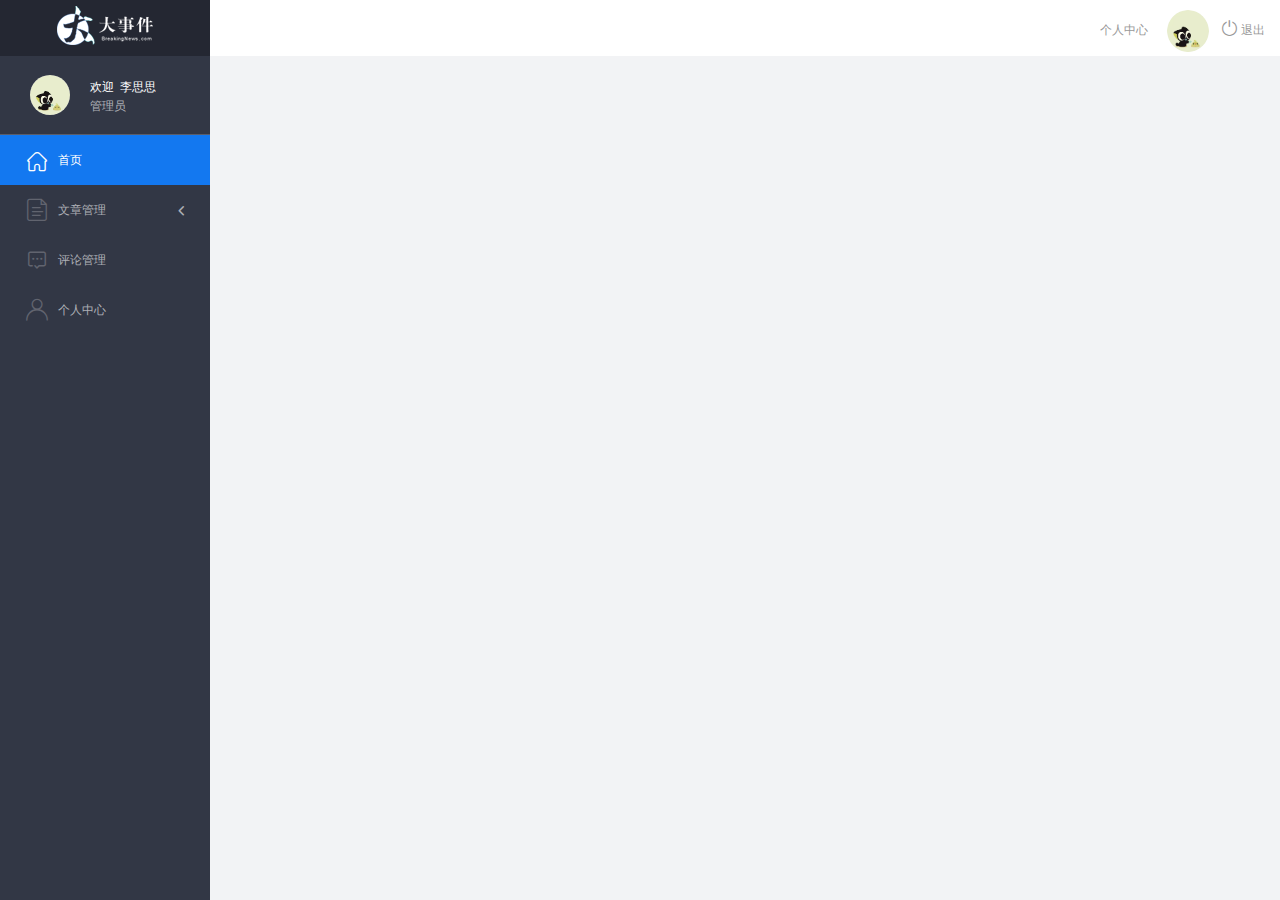
==== admin/index.html @ f0d875cc "初始化项目" ====
<!DOCTYPE html>
<html lang="en">

<head>
    <meta charset="UTF-8">
    <meta name="viewport" content="width=device-width, initial-scale=1.0">
    <meta http-equiv="X-UA-Compatible" content="ie=edge">
    <title>大事件-后台首页</title>
    <link rel="stylesheet" href="./libs/bootstrap/css/bootstrap.min.css">
    <link rel="stylesheet" href="css/reset.css">
    <link rel="stylesheet" href="css/iconfont.css">
    <link rel="stylesheet" href="css/main.css">
    <script src="./libs/jquery-1.12.4.min.js"></script>
    <!-- 导入bootstrap的js文件 -->
    <script src="./libs/bootstrap/js/bootstrap.min.js"></script>
</head>

<body>
    <div class="sider">
        <a href="#" class="logo"><img src="images/logo02.png" alt="logo"></a>
        <div class="user_info">
            <img src="images/2.jpg" alt="person">
            <span>欢迎&nbsp;&nbsp;李思思</span>
            <b>管理员</b>
        </div>
        <!-- 左侧导航栏 -->
        <div class="menu">
            <div class="level01 active"><a href="#" target="main_frame"><i
                        class="iconfont icon-yidiandiantubiao04"></i><span>首页</span></a></div>
            <div class="level01"><a href="#"><i class="iconfont icon-icon-article"></i><span>文章管理</span><b
                        class="iconfont icon-arrowdownl"></b></a></div>
            <ul class="level02">
                <li><a href="#" target="main_frame"><i class="iconfont icon-previewright"></i><span>文章列表</span></a></li>
                <li><a href="#" target="main_frame"><i class="iconfont icon-previewright"></i><span>发表文章</span></a></li>
                <li><a href="#" target="main_frame"><i class="iconfont icon-previewright"></i><span>文章类别管理</span></a>
                </li>
            </ul>

            <div class="level01"><a href="#" target="main_frame"><i
                        class="iconfont icon-comment"></i><span>评论管理</span></a></div>
            <div class="level01" id="user"><a href="#" target="main_frame"><i
                        class="iconfont icon-user"></i><span>个人中心</span></a></div>
        </div>
        <!-- 顶部栏 -->
        <div class="header_bar">
            <div class="user_center_link">
                <a href="./user.html" target="main_frame">个人中心</a>
                <img src="images/2.jpg" alt="person">
                <a href="javascript:void(0)" class="logout"><i class="iconfont icon-tuichu"></i> 退出</a>
            </div>
        </div>
        <!-- 右侧主体内容 -->
        <div class="main" id="main_body">

        </div>
    </div>
</body>
</html>
---- admin/css/iconfont.css ----
@font-face {font-family: "iconfont";
  src: url('../fonts/iconfont.eot?t=1558003957214'); /* IE9 */
  src: url('../fonts/iconfont.eot?t=1558003957214#iefix') format('embedded-opentype'), /* IE6-IE8 */
  url('[data-uri]') format('woff2'),
  url('../fonts/iconfont.woff?t=1558003957214') format('woff'),
  url('../fonts/iconfont.ttf?t=1558003957214') format('truetype'), /* chrome, firefox, opera, Safari, Android, iOS 4.2+ */
  url('../fonts/iconfont.svg?t=1558003957214#iconfont') format('svg'); /* iOS 4.1- */
}

.iconfont {
  font-family: "iconfont" !important;
  font-size: 16px;
  font-style: normal;
  -webkit-font-smoothing: antialiased;
  -moz-osx-font-smoothing: grayscale;
}

.icon-yidiandiantubiao04:before {
  content: "\e607";
}

.icon-arrowdownl:before {
  content: "\e6a3";
}

.icon-key:before {
  content: "\e68b";
}

.icon-tuichu:before {
  content: "\e622";
}

.icon-previewright:before {
  content: "\e75c";
}

.icon-system:before {
  content: "\e6a6";
}

.icon-icondate:before {
  content: "\e609";
}

.icon-search:before {
  content: "\e656";
}

.icon-system1:before {
  content: "\e608";
}

.icon-user:before {
  content: "\e645";
}

.icon-comment:before {
  content: "\e60a";
}

.icon-icon-article:before {
  content: "\e601";
}
---- admin/css/main.css ----
body{
    font-family:'MicroSoft YaHei';
    background-color: #f2f3f5;
}
.main_wrap{
    position:fixed;
    width:100%;
    height:100%;
    left:0px;
    top:0px;
    background:url('../images/login_bg.jpg'); 
    background-size:100% 100%; 
  }
.header{
    width:1200px;
    overflow: hidden;
    margin:20px auto 0;
}
.heade .logo{
    float: left;
}
.header .copyright{
    float:right;
    font-size:12px;
    color:#fff;
    text-align:right;
    line-height:20px;
    margin-top:10px;
}
.login_form_con{
    position:absolute;
    left:50%;
    top:50%;
    margin-left:-200px;
    margin-top:-155px;
    width:400px;
    height:310px;
    background-color: #edeff0;
}

.login_form{
    position: relative;
}

.login_form .icon-user{
    position:absolute;
    font-size:16px;
    color:#999;
    left:46px;
    top:12px;
}
.login_form .icon-key{
    position:absolute;
    font-size:18px;
    color:#999;
    left:46px;
    top:78px;
}
.login_title{
    height:60px;
    background:url('../images/login_title.png') center center no-repeat #fff;
}
.input_txt,.input_pass,.input_sub{
    display:block;
    width:334px;
    height:37px;
    padding:0px;
    text-indent:40px;
    border:1px solid #ddd;
    margin:27px auto 0;
    outline:none;
}
.input_sub{
    margin-top:40px;
    height:42px;
    background-color: #19b9e7;
    text-indent:0px;
    font-size:18px;
    color:#fff;
    cursor: pointer;
}
.input_sub:hover{
    background-color: #08a0cc;
}

.sider{
    position:fixed;
    left:0;
    top:0;
    bottom:0;
    width:210px;
    background-color: #323745;
}
.sider .logo{
    display:block;
    height:56px;
    background-color: #242732;
    overflow: hidden;
}
.sider .logo img{
    display:block;
    margin:6px auto 0;
}
.user_info{
    height:79px;
    border-bottom:1px solid #5a5e6b;
}

.user_info img{
    float: left;
    width:40px;
    height:40px;
    border-radius:20px;
    margin:19px 0 0 30px;
}
.user_info span{
    float: left;
    width:120px;
    font-size:12px;
    color:#fff;
    margin:23px 0 0 20px;
}
.user_info b{
    float: left;
    width: 120px;
    font-weight:normal;
    font-size:12px;
    color:#adafb5;
    margin:2px 0 0 20px;
}

.menu .level01{
    height:50px;
    line-height:50px;
}
.menu .level01 a{
    display:block;
    height:50px;
    font-size:12px;
    color:#adafb5;
    overflow: hidden;
}
.menu .level01.active a{
    background-color: #1378f0;
    color:#fff;
}
.menu .level01.active i{
    color:#fff;
}

.menu .level01 a:hover{
    background-color: #1378f0;
    color:#fff;
}
.menu .level01 a:hover i{
    color:#fff;
}
.menu .level01 i{
    color:#61646f;
    font-size:22px;
    float: left;
    margin-left:26px;
}
.menu .level01 span{
    float: left;
    margin-left:10px;
}
.menu .level01 b{
    float: right;
    margin-right:20px;
    font-weight:normal;
    transform:rotate(90deg);
    transition:all 500ms ease;
}

.menu .level01 .rotate0{
    transform:rotate(0deg);
}

.menu .level02{
    background: #242732;
    display:none;
}


.menu .level02 li{
    height:40px;
    line-height:40px;
}
.menu .level02 li a{
    display:block;
    height:40px;
    font-size:12px;
    color:#adafb5;
    overflow: hidden;
}

.menu .level02 li a:hover{
    background-color: #1378f0;
    color:#fff;
}

.menu .level02 li i{
    font-size:12px;
    float: left;
    margin-left:60px;
}
.menu .level02 li span{
    font-size:12px;
    float: left;
    margin-left:5px;
}

.menu .level02 .active a{
    color:#ffae00;
}

.header_bar{
    position:fixed;
    left:210px;
    right:0;
    top:0;
    height:56px;
    background-color: #fff;
}

.main{
    position:fixed;
    left:210px;
    top:56px;
    right:0;
    bottom:0;
    background-color: #f2f3f5;
}

.search_form{
    width:218px;
    height:33px;
    border:1px solid #ddd;
    background-color: #f2f3f5;
    border-radius:16px;
    float: left;
    margin:12px 0 0 27px;
}

.search_form input{
    padding:0px;
    margin:0px;
    border:0px;
    float: left;
    background-color: #f2f3f5;
    font-size:12px;
    width:175px;
    height:31px;
    margin-left:12px;
    outline:none;
   
}

.search_form .icon-search{
    line-height:33px;
    cursor: pointer;
    font-size:18px;
    color:#abaebb;
}
.user_center_link{
    float:right;

}
.user_center_link a{
    line-height:56px;
    font-size:12px;
    color:#999;
    margin-right:15px;
}
.user_center_link a:hover{
    color:#ffae00
}

.user_center_link img{
    width:42px;
    height:42px;
    border-radius:32px;
    margin-right:10px;
}

.spannel_list{
    margin-top:20px;
}

.spannel{
	height:100px;
	overflow:hidden;
	text-align:center;
    position:relative;
    background-color: #fff;
    border:1px solid #e7e7e9;
    margin-bottom:20px;
}

.spannel em{
    font-style:normal;
	font-size:50px;
	line-height:50px;
	display:inline-block;
	margin:10px 0 0 20px;
	font-family:'Arial';
	color:#83a2ed;
}

.spannel span{
	font-size:14px;
	display:inline-block;
	color:#83a2ed;
	margin-left:10px;
}

.spannel b{
	position:absolute;
	left:0;
	bottom:0;
	width:100%;
	line-height:24px;
	background:#e5e5e5;
	color:#333;
	font-size:14px;
	font-weight:normal;
}

.scolor01 em,.scolor01 span{
	color:#6ac6e2;
}

.scolor02 em,.scolor02 span{
	color:#5fd9de;
}

.scolor03 em,.scolor03 span{
	color:#58d88e;
}


.gragh_pannel{
    height:350px;
    border:1px solid #e7e7e9;
    background-color: #fff!important; 
    margin-bottom:20px;  
}

.column_pannel{
    margin-bottom:20px;
    height:400px;
    border:1px solid #e7e7e9;
    background-color: #fff!important;   
}

.common_title{
    line-height:42px;
    background-color: #fbfbfb;
    border:1px solid #e7e7e9;
    margin-top:20px;
    text-indent: 15px;
    font-size:14px;
    color:#333;
}

.common_con{
    border:1px solid #e7e7e9;
    border-top:0px;
    background-color: #fff;
    padding-bottom:20px;
    margin-bottom:20px;
}
.opt_btns{
    margin-top:20px;
}

.mp20{
    margin-top:20px;
}

.pagination{   
   margin:0;
}

.article_form{
    margin-top:20px;
}

.form-group{
    margin-bottom:25px;
}

.form-group label{
    font-weight:normal;
    color:#666;
}

.icon-icondate{
    line-height:16px;
}

.user_pic{
    width:100px;
    height:100px;
    margin-bottom:10px;
}

.article_cover{
    width:200px;
    height:200px;
    margin-bottom:10px;
}
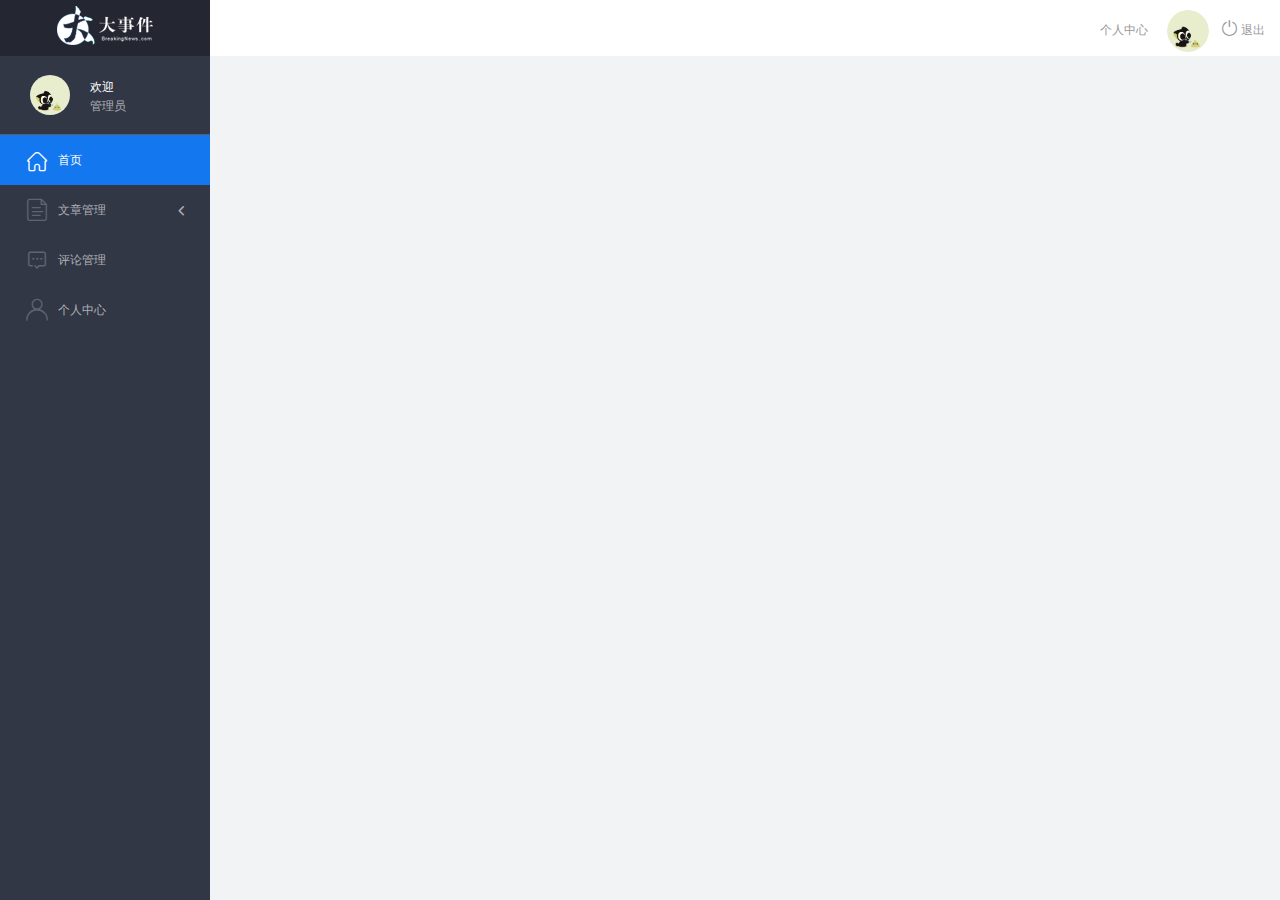
==== commit f67c80b9: "index页面用户基本信息展示" ====
--- a/admin/index.html
+++ b/admin/index.html
@@ -20,7 +20,7 @@
         <a href="#" class="logo"><img src="images/logo02.png" alt="logo"></a>
         <div class="user_info">
             <img src="images/2.jpg" alt="person">
-            <span>欢迎&nbsp;&nbsp;李思思</span>
+            <span>欢迎&nbsp;&nbsp;<i></i></span>
             <b>管理员</b>
         </div>
         <!-- 左侧导航栏 -->
@@ -55,4 +55,6 @@
         </div>
     </div>
 </body>
+<script src="./js/index.js"></script>
+
 </html>--- a/admin/css/main.css
+++ b/admin/css/main.css
@@ -47,14 +47,14 @@
     font-size:16px;
     color:#999;
     left:46px;
-    top:12px;
+    top:7px;
 }
 .login_form .icon-key{
     position:absolute;
     font-size:18px;
     color:#999;
     left:46px;
-    top:78px;
+    top:72px;
 }
 .login_title{
     height:60px;
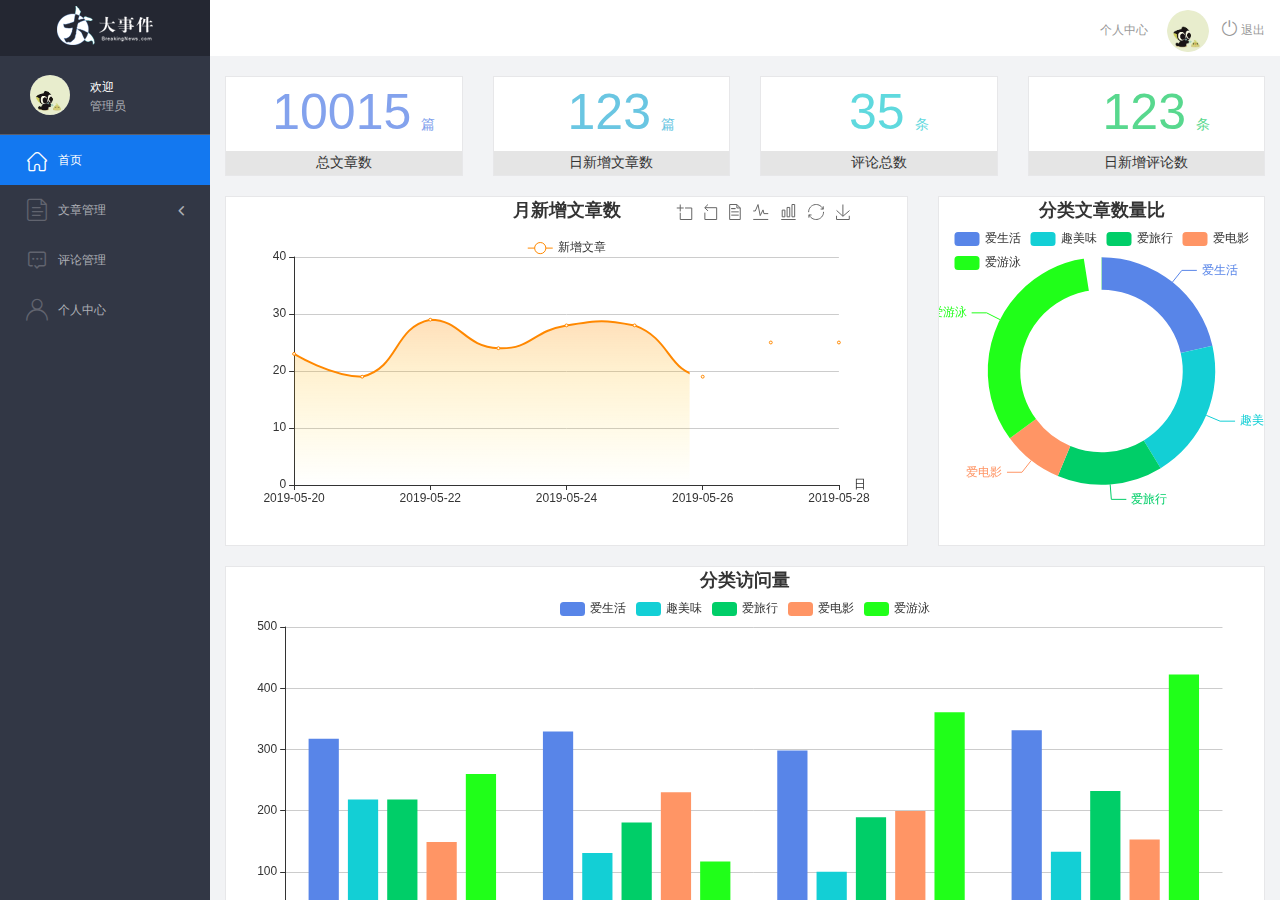
==== commit 0a6023b3: "index页面的完成" ====
--- a/admin/index.html
+++ b/admin/index.html
@@ -25,16 +25,27 @@
         </div>
         <!-- 左侧导航栏 -->
         <div class="menu">
-            <div class="level01 active"><a href="#" target="main_frame"><i
+            <div class="level01"><a href="#" class="active" target="main_frame"><i
                         class="iconfont icon-yidiandiantubiao04"></i><span>首页</span></a></div>
-            <div class="level01"><a href="#"><i class="iconfont icon-icon-article"></i><span>文章管理</span><b
-                        class="iconfont icon-arrowdownl"></b></a></div>
-            <ul class="level02">
-                <li><a href="#" target="main_frame"><i class="iconfont icon-previewright"></i><span>文章列表</span></a></li>
-                <li><a href="#" target="main_frame"><i class="iconfont icon-previewright"></i><span>发表文章</span></a></li>
-                <li><a href="#" target="main_frame"><i class="iconfont icon-previewright"></i><span>文章类别管理</span></a>
-                </li>
-            </ul>
+            <div class="level01" data-type="list">
+                <a href="#">
+                    <i class="iconfont icon-icon-article"></i>
+                    <span>文章管理</span>
+                    <b class="iconfont icon-arrowdownl"></b>
+                </a>
+                <ul class="level02">
+                    <li class="hove"><a href="#" target="main_frame"><i class="iconfont icon-previewright"></i><span>文章列表</span></a>
+                    </li>
+                    <li><a href="#" target="main_frame"><i class="iconfont icon-previewright"></i><span>发表文章</span></a>
+                    </li>
+                    <li><a href="#" target="main_frame"><i class="iconfont icon-previewright"></i><span>修改文章</span></a>
+                    </li>
+                    <li><a href="#" target="main_frame"><i
+                                class="iconfont icon-previewright"></i><span>文章类别管理</span></a>
+                    </li>
+                </ul>
+            </div>
+
 
             <div class="level01"><a href="#" target="main_frame"><i
                         class="iconfont icon-comment"></i><span>评论管理</span></a></div>
@@ -51,10 +62,32 @@
         </div>
         <!-- 右侧主体内容 -->
         <div class="main" id="main_body">
+            <iframe id="into" src="./main_count.html" frameborder="0" width="100%" height="100%"></iframe>
+        </div>
+    </div>>
+    <!-- 模态框 -->
+    <div class="modal fade" id="exampleModal" tabindex="-1" role="dialog" aria-labelledby="exampleModalLabel">
+        <div class="modal-dialog" role="document">
+            <div class="modal-content">
+                <div class="modal-header">
+                    <button type="button" class="close" data-dismiss="modal" aria-label="Close"><span
+                            aria-hidden="true">&times;</span></button>
+                    <h4 class="modal-title" id="exampleModalLabel">温馨提示</h4>
+                </div>
+                <div class="modal-body">
 
+                </div>
+                <div class="modal-footer">
+                    <button type="button" class="btn btn-default" data-dismiss="modal">取消</button>
+                    <button type="button" class="btn btn-primary">确定</button>
+
+                </div>
+            </div>
         </div>
     </div>
 </body>
-<script src="./js/index.js"></script>
+<script src="./js/index.js">
+    $('.modal')
+</script>
 
 </html>--- a/admin/css/main.css
+++ b/admin/css/main.css
@@ -130,7 +130,7 @@
 }
 
 .menu .level01{
-    height:50px;
+    /* height:50px; */
     line-height:50px;
 }
 .menu .level01 a{
@@ -140,21 +140,21 @@
     color:#adafb5;
     overflow: hidden;
 }
-.menu .level01.active a{
+.menu .level01 .active {
     background-color: #1378f0;
     color:#fff;
 }
-.menu .level01.active i{
-    color:#fff;
-}
-
-.menu .level01 a:hover{
+.menu .level01 .active i{
+    color:#fff;
+}
+
+/* .menu .level01 a:hover{
     background-color: #1378f0;
     color:#fff;
 }
 .menu .level01 a:hover i{
     color:#fff;
-}
+} */
 .menu .level01 i{
     color:#61646f;
     font-size:22px;
@@ -195,8 +195,13 @@
     overflow: hidden;
 }
 
-.menu .level02 li a:hover{
-    background-color: #1378f0;
+.menu .level02 li.hove{
+    background-color: #dee6e0;
+}
+.menu .level02 li.hove a{
+    color:#fff;
+}
+.menu .level02 li.hove a i{
     color:#fff;
 }
 
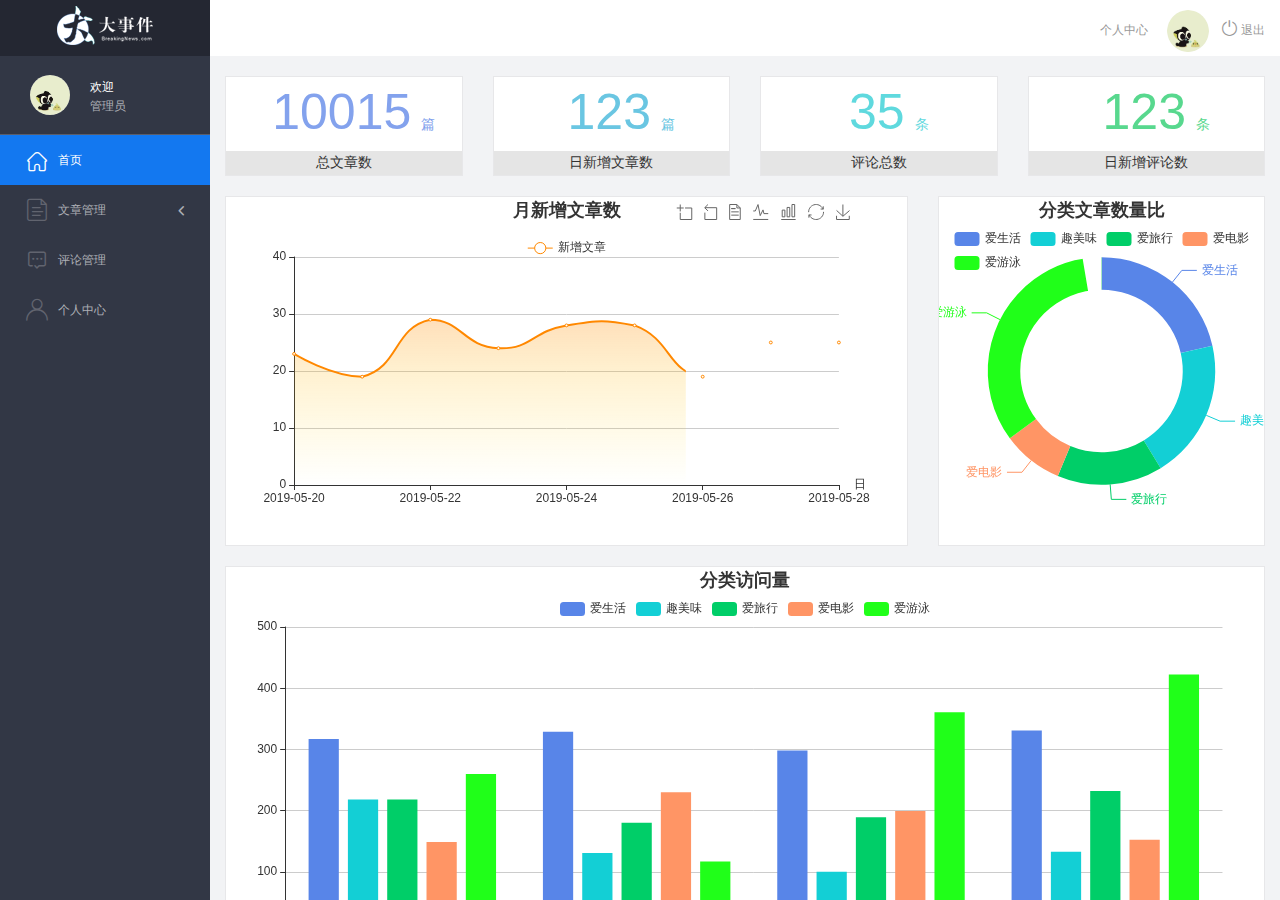
==== commit 6e4f1059: "用户页面修改用户名信息功能完成" ====
--- a/admin/index.html
+++ b/admin/index.html
@@ -86,8 +86,6 @@
         </div>
     </div>
 </body>
-<script src="./js/index.js">
-    $('.modal')
-</script>
+<script src="./js/index.js"></script>
 
 </html>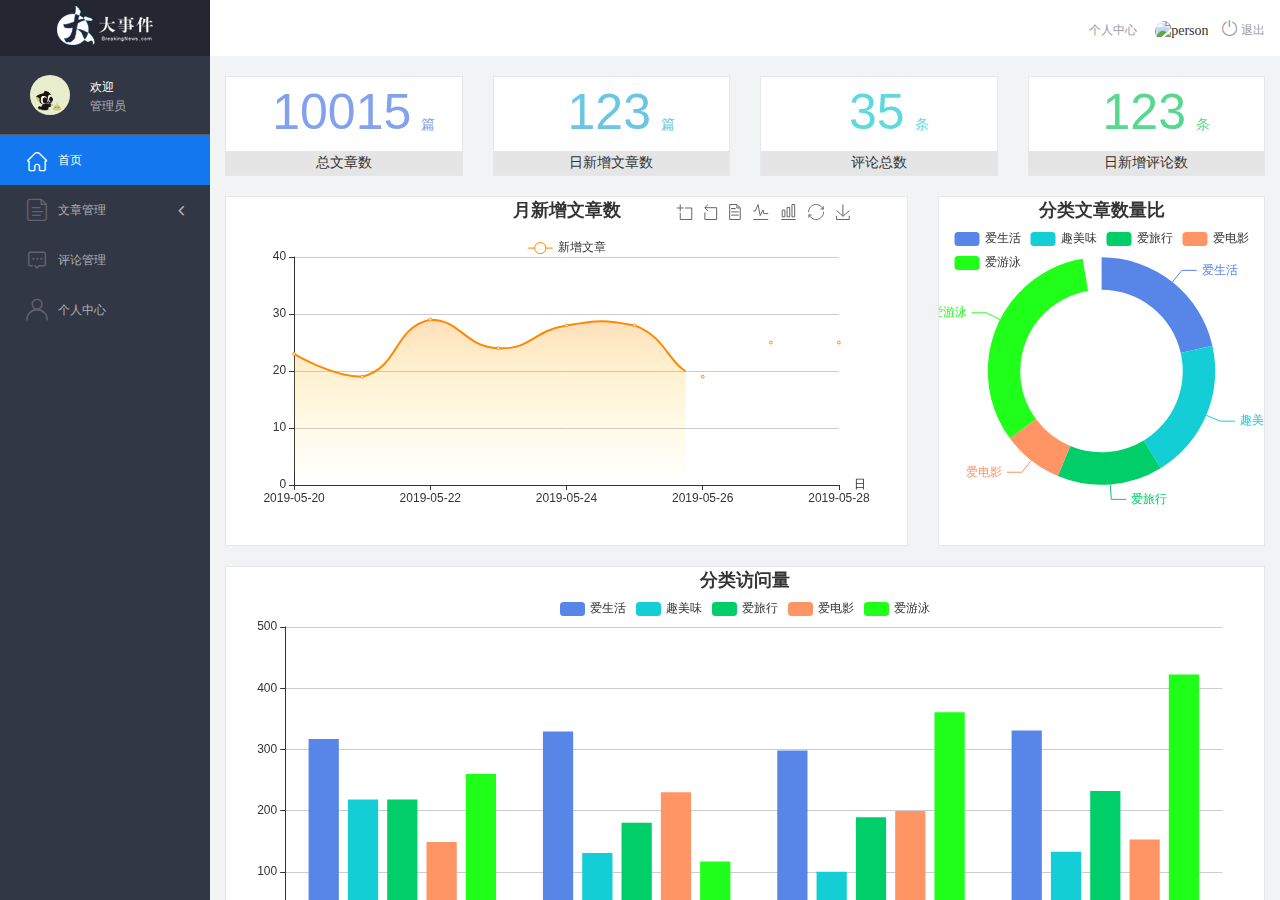
==== commit ad034bd8: "实现父子页面的数据同步" ====
--- a/admin/index.html
+++ b/admin/index.html
@@ -25,44 +25,47 @@
         </div>
         <!-- 左侧导航栏 -->
         <div class="menu">
-            <div class="level01"><a href="#" class="active" target="main_frame"><i
+            <div class="level01"><a href="javascript:void(0)" class="active" target="main_frame"><i
                         class="iconfont icon-yidiandiantubiao04"></i><span>首页</span></a></div>
             <div class="level01" data-type="list">
-                <a href="#">
+                <a href="javascript:void(0)">
                     <i class="iconfont icon-icon-article"></i>
                     <span>文章管理</span>
                     <b class="iconfont icon-arrowdownl"></b>
                 </a>
                 <ul class="level02">
-                    <li class="hove"><a href="#" target="main_frame"><i class="iconfont icon-previewright"></i><span>文章列表</span></a>
+                    <li class="hove"><a href="javascript:void(0)" target="main_frame"><i
+                                class="iconfont icon-previewright"></i><span>文章列表</span></a>
                     </li>
-                    <li><a href="#" target="main_frame"><i class="iconfont icon-previewright"></i><span>发表文章</span></a>
+                    <li><a href="javascript:void(0)" target="main_frame"><i
+                                class="iconfont icon-previewright"></i><span>发表文章</span></a>
                     </li>
-                    <li><a href="#" target="main_frame"><i class="iconfont icon-previewright"></i><span>修改文章</span></a>
+                    <li><a href="javascript:void(0)" target="main_frame"><i
+                                class="iconfont icon-previewright"></i><span>修改文章</span></a>
                     </li>
-                    <li><a href="#" target="main_frame"><i
+                    <li><a href="javascript:void(0)" target="main_frame"><i
                                 class="iconfont icon-previewright"></i><span>文章类别管理</span></a>
                     </li>
                 </ul>
             </div>
 
 
-            <div class="level01"><a href="#" target="main_frame"><i
+            <div class="level01"><a href="javascript:void(0)" target="main_frame"><i
                         class="iconfont icon-comment"></i><span>评论管理</span></a></div>
-            <div class="level01" id="user"><a href="#" target="main_frame"><i
+            <div class="level01" id="user"><a href="javascript:void(0)" target="main_frame"><i
                         class="iconfont icon-user"></i><span>个人中心</span></a></div>
         </div>
         <!-- 顶部栏 -->
         <div class="header_bar">
             <div class="user_center_link">
                 <a href="./user.html" target="main_frame">个人中心</a>
-                <img src="images/2.jpg" alt="person">
+                <img src="" alt="person" id="personImg">
                 <a href="javascript:void(0)" class="logout"><i class="iconfont icon-tuichu"></i> 退出</a>
             </div>
         </div>
         <!-- 右侧主体内容 -->
         <div class="main" id="main_body">
-            <iframe id="into" src="./main_count.html" frameborder="0" width="100%" height="100%"></iframe>
+            <iframe name="myForm" id="into" src="./main_count.html" frameborder="0" width="100%" height="100%"></iframe>
         </div>
     </div>>
     <!-- 模态框 -->
@@ -85,7 +88,10 @@
             </div>
         </div>
     </div>
+    <!-- <input type="hidden" value="8" id="personValue"> -->
+    
 </body>
 <script src="./js/index.js"></script>
 
+
 </html>